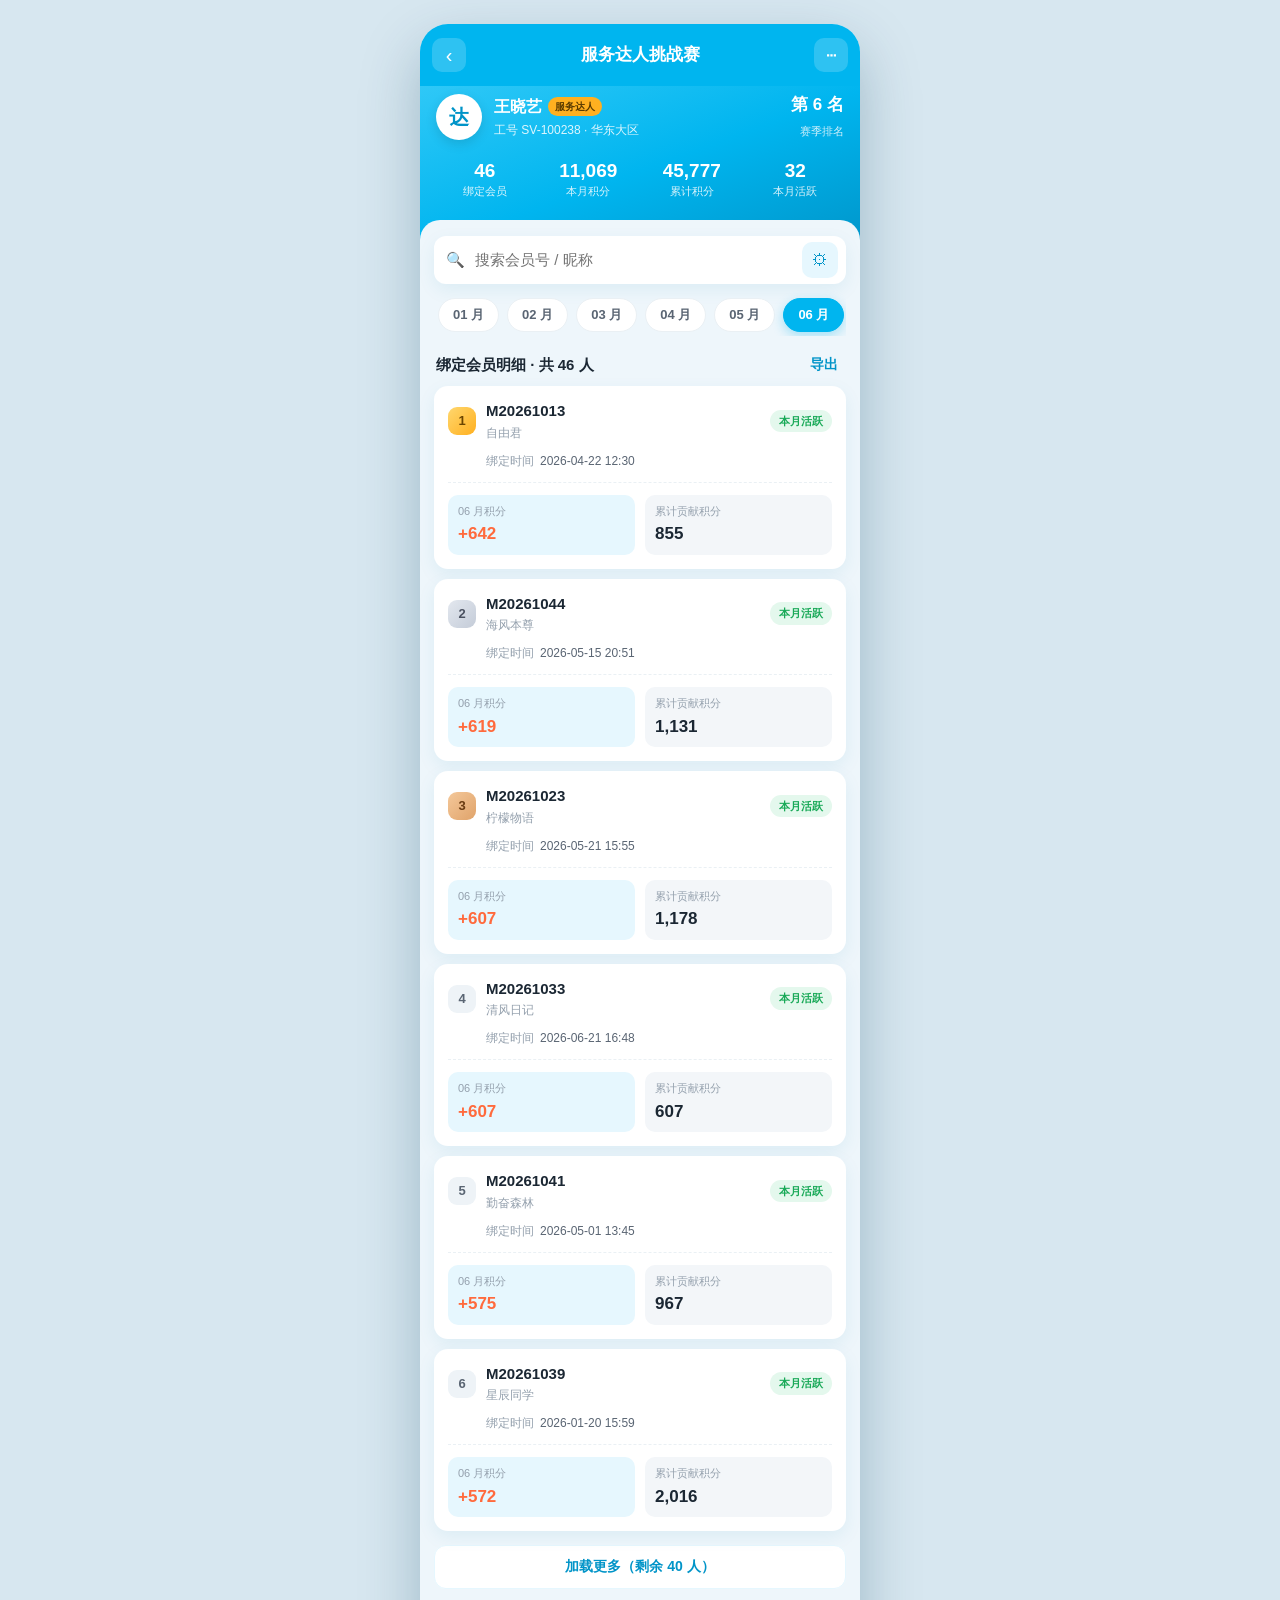
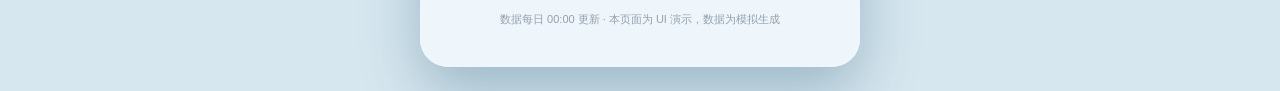
==== index.html @ 0d8cbfd1 "redesign: 改为移动端 UI，主色改用艾多美蓝 #00B5EF - 整体重构为手机端布局（顶栏 + 蓝色头部概览 + 卡片列表） - 主题色采用艾多美蓝 Atomy Blue（PANTONE " ====
<!DOCTYPE html>
<html lang="zh-CN">
<head>
  <meta charset="UTF-8" />
  <meta name="viewport" content="width=device-width, initial-scale=1.0, maximum-scale=1.0, viewport-fit=cover" />
  <meta name="theme-color" content="#00B5EF" />
  <title>服务达人挑战赛</title>
  <link rel="stylesheet" href="styles.css" />
</head>
<body>
  <div class="phone">
    <!-- 顶部 App Bar -->
    <header class="appbar">
      <button class="appbar__back" aria-label="返回">‹</button>
      <h1 class="appbar__title">服务达人挑战赛</h1>
      <button class="appbar__more" aria-label="更多">⋯</button>
    </header>

    <!-- 蓝色头部区 -->
    <div class="hero">
      <div class="hero__row">
        <div class="hero__avatar">达</div>
        <div class="hero__who">
          <div class="hero__name">王晓艺 <span class="hero__tag">服务达人</span></div>
          <div class="hero__meta">工号 SV-100238 · 华东大区</div>
        </div>
        <div class="hero__rank">
          <span class="hero__rank-num">第 6 名</span>
          <span class="hero__rank-label">赛季排名</span>
        </div>
      </div>

      <div class="hero__stats">
        <div class="mini-stat">
          <span class="mini-stat__value" id="statMembers">0</span>
          <span class="mini-stat__label">绑定会员</span>
        </div>
        <div class="mini-stat">
          <span class="mini-stat__value" id="statMonthPoints">0</span>
          <span class="mini-stat__label">本月积分</span>
        </div>
        <div class="mini-stat">
          <span class="mini-stat__value" id="statTotalPoints">0</span>
          <span class="mini-stat__label">累计积分</span>
        </div>
        <div class="mini-stat">
          <span class="mini-stat__value" id="statActive">0</span>
          <span class="mini-stat__label">本月活跃</span>
        </div>
      </div>
    </div>

    <!-- 内容滚动区 -->
    <main class="content">
      <!-- 搜索 -->
      <div class="searchbar">
        <span class="searchbar__icon">🔍</span>
        <input type="text" id="memberInput" placeholder="搜索会员号 / 昵称" autocomplete="off" />
        <button class="searchbar__filter" id="filterToggle" aria-label="高级筛选">
          <span class="searchbar__filter-icon">⚙</span>
          <span class="dot" id="filterDot" hidden></span>
        </button>
      </div>

      <!-- 月份 chips -->
      <div class="chips" id="monthChips"></div>

      <!-- 高级筛选面板 -->
      <div class="adv" id="advPanel" hidden>
        <div class="adv__field">
          <label for="bindStart">绑定时间（起）</label>
          <input type="date" id="bindStart" />
        </div>
        <div class="adv__field">
          <label for="bindEnd">绑定时间（止）</label>
          <input type="date" id="bindEnd" />
        </div>
        <div class="adv__field">
          <label for="sortSelect">排序方式</label>
          <select id="sortSelect">
            <option value="month-desc">所选月积分（高→低）</option>
            <option value="month-asc">所选月积分（低→高）</option>
            <option value="total-desc">累计积分（高→低）</option>
            <option value="total-asc">累计积分（低→高）</option>
            <option value="bind-desc">绑定时间（新→旧）</option>
            <option value="bind-asc">绑定时间（旧→新）</option>
          </select>
        </div>
        <div class="adv__actions">
          <button class="btn btn--ghost" id="resetBtn">重置</button>
          <button class="btn btn--primary" id="applyBtn">应用</button>
        </div>
      </div>

      <!-- 列表头 -->
      <div class="list-head">
        <span class="list-head__title" id="listTitle">绑定会员明细</span>
        <button class="link-btn" id="exportBtn">导出</button>
      </div>

      <!-- 卡片列表 -->
      <ul class="cards" id="cardList"></ul>

      <!-- 空状态 -->
      <div class="empty" id="emptyState" hidden>
        <div class="empty__icon">🔍</div>
        <p class="empty__text">没有符合条件的会员</p>
        <button class="btn btn--ghost" id="emptyResetBtn">清除筛选</button>
      </div>

      <!-- 加载更多 -->
      <button class="loadmore" id="loadMoreBtn" hidden>加载更多</button>

      <p class="content__foot">数据每日 00:00 更新 · 本页面为 UI 演示，数据为模拟生成</p>
    </main>
  </div>

  <script src="app.js"></script>
</body>
</html>
---- styles.css ----
:root {
  /* 艾多美蓝 Atomy Blue (PANTONE 2995C / RGB 0,181,239) */
  --atomy: #00b5ef;
  --atomy-light: #2fc8f7;
  --atomy-dark: #0094c8;
  --atomy-deep: #007aa6;
  --atomy-soft: #e6f7fe;

  --ink: #1b2733;
  --ink-2: #5a6573;
  --ink-3: #94a0ad;
  --line: #eaf0f4;
  --bg: #eef6fb;
  --card: #ffffff;
  --gold: #ffb020;
  --green: #18a957;
  --hot: #ff6a3d;
  --radius: 16px;
  --shadow-card: 0 6px 18px rgba(0, 122, 166, .08);
  --shadow-pop: 0 12px 30px rgba(0, 122, 166, .16);
}

* { box-sizing: border-box; -webkit-tap-highlight-color: transparent; }
html, body { margin: 0; padding: 0; }
body {
  font-family: -apple-system, BlinkMacSystemFont, "Segoe UI", "PingFang SC",
    "Hiragino Sans GB", "Microsoft YaHei", "Helvetica Neue", Arial, sans-serif;
  color: var(--ink);
  background: #d7e7f0;
  -webkit-font-smoothing: antialiased;
  line-height: 1.5;
}
input, select, button { font-family: inherit; }

/* ===== 手机外框（桌面下居中成手机预览） ===== */
.phone {
  position: relative;
  width: 100%;
  max-width: 440px;
  min-height: 100vh;
  margin: 0 auto;
  background: var(--bg);
  display: flex;
  flex-direction: column;
  overflow: hidden;
}
@media (min-width: 480px) {
  body { padding: 24px 0; }
  .phone {
    min-height: calc(100vh - 48px);
    border-radius: 28px;
    box-shadow: 0 24px 60px rgba(0, 60, 90, .28);
    overflow: hidden;
  }
}

/* ===== App Bar ===== */
.appbar {
  position: sticky;
  top: 0;
  z-index: 20;
  display: flex;
  align-items: center;
  gap: 8px;
  padding: 14px 12px;
  padding-top: max(14px, env(safe-area-inset-top));
  background: var(--atomy);
  color: #fff;
}
.appbar__title { flex: 1; text-align: center; margin: 0; font-size: 17px; font-weight: 700; }
.appbar__back, .appbar__more {
  width: 34px; height: 34px;
  border: none; background: rgba(255,255,255,.18);
  color: #fff; border-radius: 10px;
  font-size: 20px; line-height: 1; cursor: pointer;
}
.appbar__more { font-size: 18px; }

/* ===== Hero（蓝色头部） ===== */
.hero {
  background: linear-gradient(160deg, var(--atomy-light) 0%, var(--atomy) 50%, var(--atomy-dark) 100%);
  color: #fff;
  padding: 6px 16px 56px;
}
.hero__row { display: flex; align-items: center; gap: 12px; }
.hero__avatar {
  width: 46px; height: 46px; border-radius: 50%;
  background: #fff; color: var(--atomy-dark);
  display: grid; place-items: center; font-size: 20px; font-weight: 800;
  flex-shrink: 0; box-shadow: 0 4px 12px rgba(0,0,0,.12);
}
.hero__who { flex: 1; min-width: 0; }
.hero__name { font-size: 16px; font-weight: 700; display: flex; align-items: center; gap: 6px; }
.hero__tag { font-size: 10px; font-weight: 700; background: var(--gold); color: #5a3b00; padding: 2px 7px; border-radius: 999px; }
.hero__meta { font-size: 12px; color: rgba(255,255,255,.86); margin-top: 2px; }
.hero__rank { text-align: right; flex-shrink: 0; }
.hero__rank-num { display: block; font-size: 17px; font-weight: 800; }
.hero__rank-label { font-size: 11px; color: rgba(255,255,255,.82); }

.hero__stats {
  display: grid;
  grid-template-columns: repeat(4, 1fr);
  gap: 6px;
  margin-top: 18px;
}
.mini-stat { text-align: center; }
.mini-stat__value { display: block; font-size: 19px; font-weight: 800; line-height: 1.15; font-variant-numeric: tabular-nums; }
.mini-stat__label { display: block; font-size: 11px; color: rgba(255,255,255,.85); margin-top: 2px; }

/* ===== Content ===== */
.content {
  flex: 1;
  background: var(--bg);
  border-radius: 20px 20px 0 0;
  margin-top: -36px;
  padding: 16px 14px 28px;
  position: relative;
  z-index: 5;
}

/* ===== Searchbar ===== */
.searchbar {
  display: flex; align-items: center; gap: 8px;
  background: var(--card);
  border-radius: 12px;
  padding: 6px 8px 6px 12px;
  box-shadow: var(--shadow-card);
}
.searchbar__icon { font-size: 15px; color: var(--ink-3); }
.searchbar input {
  flex: 1; border: none; outline: none; background: transparent;
  font-size: 15px; height: 34px; color: var(--ink);
}
.searchbar__filter {
  position: relative;
  width: 36px; height: 36px; border: none; cursor: pointer;
  background: var(--atomy-soft); color: var(--atomy-dark);
  border-radius: 10px; font-size: 16px;
}
.searchbar__filter .dot {
  position: absolute; top: 6px; right: 6px;
  width: 8px; height: 8px; border-radius: 50%; background: var(--hot);
  border: 1.5px solid #fff;
}

/* ===== Month chips ===== */
.chips {
  display: flex; gap: 8px;
  overflow-x: auto;
  padding: 14px 2px 4px;
  scrollbar-width: none;
}
.chips::-webkit-scrollbar { display: none; }
.chip {
  flex: 0 0 auto;
  border: 1px solid var(--line);
  background: var(--card);
  color: var(--ink-2);
  font-size: 13px; font-weight: 600;
  padding: 7px 14px; border-radius: 999px;
  cursor: pointer; white-space: nowrap;
  transition: all .15s ease;
}
.chip--active {
  background: var(--atomy); color: #fff; border-color: var(--atomy);
  box-shadow: 0 4px 12px rgba(0,181,239,.32);
}

/* ===== Advanced filter ===== */
.adv {
  background: var(--card);
  border-radius: 14px;
  padding: 14px;
  margin-top: 12px;
  box-shadow: var(--shadow-card);
}
.adv__field { display: flex; flex-direction: column; gap: 6px; margin-bottom: 12px; }
.adv__field label { font-size: 12px; font-weight: 600; color: var(--ink-2); }
.adv__field input, .adv__field select {
  height: 42px; padding: 0 12px;
  border: 1px solid var(--line); border-radius: 10px;
  font-size: 14px; color: var(--ink); background: #fff; outline: none;
}
.adv__field input:focus, .adv__field select:focus {
  border-color: var(--atomy); box-shadow: 0 0 0 3px var(--atomy-soft);
}
.adv__actions { display: flex; gap: 10px; }
.adv__actions .btn { flex: 1; }

/* ===== Buttons ===== */
.btn {
  height: 44px; border: none; border-radius: 12px;
  font-size: 15px; font-weight: 700; cursor: pointer;
  transition: transform .1s ease, background .15s ease;
}
.btn:active { transform: scale(.98); }
.btn--primary { background: var(--atomy); color: #fff; box-shadow: 0 6px 16px rgba(0,181,239,.34); }
.btn--ghost { background: #fff; color: var(--ink-2); border: 1px solid var(--line); }

/* ===== List head ===== */
.list-head {
  display: flex; align-items: center; justify-content: space-between;
  margin: 18px 2px 10px;
}
.list-head__title { font-size: 15px; font-weight: 700; }
.link-btn {
  background: none; border: none; cursor: pointer;
  color: var(--atomy-dark); font-size: 14px; font-weight: 600;
}

/* ===== Cards ===== */
.cards { list-style: none; margin: 0; padding: 0; display: flex; flex-direction: column; gap: 10px; }
.mcard {
  background: var(--card);
  border-radius: 14px;
  padding: 14px;
  box-shadow: var(--shadow-card);
}
.mcard__top { display: flex; align-items: center; gap: 10px; }
.rank-badge {
  display: grid; place-items: center;
  width: 28px; height: 28px; border-radius: 9px;
  font-weight: 800; font-size: 13px;
  background: #eef3f7; color: var(--ink-2); flex-shrink: 0;
  font-variant-numeric: tabular-nums;
}
.rank-badge--1 { background: linear-gradient(135deg,#ffd76e,#ffb020); color:#6b4500; }
.rank-badge--2 { background: linear-gradient(135deg,#e3e8ef,#c4ccd8); color:#4a5160; }
.rank-badge--3 { background: linear-gradient(135deg,#f4c89a,#e0a36a); color:#6a3c12; }
.mcard__id { flex: 1; min-width: 0; }
.mcard__id-num { font-size: 15px; font-weight: 800; }
.mcard__nick { font-size: 12px; color: var(--ink-3); margin-top: 1px; }
.tag { font-size: 11px; font-weight: 700; padding: 3px 9px; border-radius: 999px; flex-shrink: 0; }
.tag--active { background: #e4f8ed; color: var(--green); }
.tag--sleep { background: #f1f3f7; color: var(--ink-3); }

.mcard__bind {
  display: flex; align-items: center; gap: 6px;
  font-size: 12px; color: var(--ink-2);
  margin: 10px 0 0; padding-left: 38px;
}
.mcard__bind .k { color: var(--ink-3); }

.mcard__pts {
  display: flex; gap: 10px;
  margin-top: 12px; padding-top: 12px;
  border-top: 1px dashed var(--line);
}
.pt-box { flex: 1; background: var(--atomy-soft); border-radius: 10px; padding: 8px 10px; }
.pt-box--total { background: #f3f6f9; }
.pt-box__label { font-size: 11px; color: var(--ink-3); }
.pt-box__value { font-size: 17px; font-weight: 800; color: var(--atomy-dark); font-variant-numeric: tabular-nums; margin-top: 2px; }
.pt-box--total .pt-box__value { color: var(--ink); }
.pt-box__value.hot { color: var(--hot); }

/* ===== Empty ===== */
.empty { text-align: center; padding: 48px 20px; }
.empty__icon { font-size: 40px; margin-bottom: 10px; }
.empty__text { color: var(--ink-3); margin: 0 0 16px; font-size: 14px; }
.empty .btn { display: inline-block; padding: 0 22px; }

/* ===== Load more ===== */
.loadmore {
  display: block; width: 100%;
  margin-top: 14px; height: 44px;
  background: #fff; color: var(--atomy-dark);
  border: 1px solid var(--atomy-soft); border-radius: 12px;
  font-size: 14px; font-weight: 700; cursor: pointer;
}
.loadmore:active { background: var(--atomy-soft); }

.content__foot { text-align: center; color: var(--ink-3); font-size: 11px; margin-top: 22px; padding: 0 10px; }
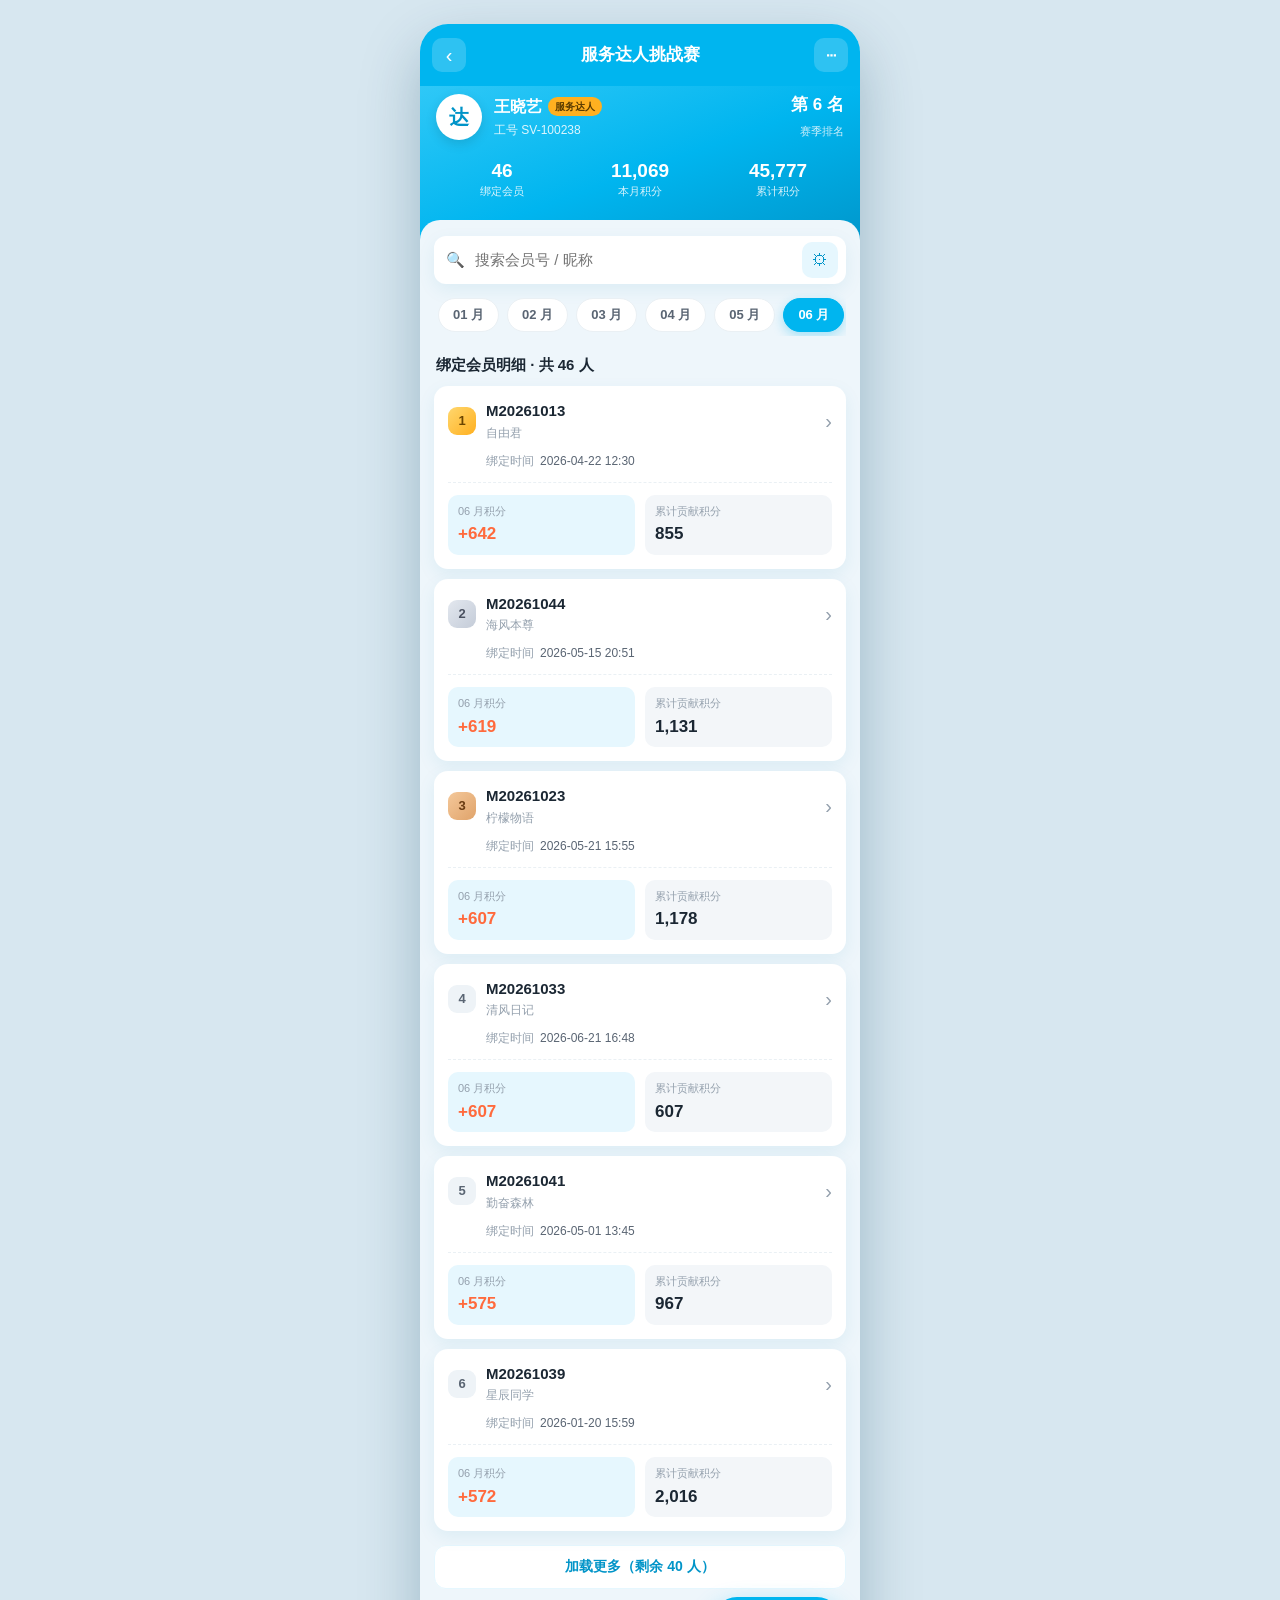
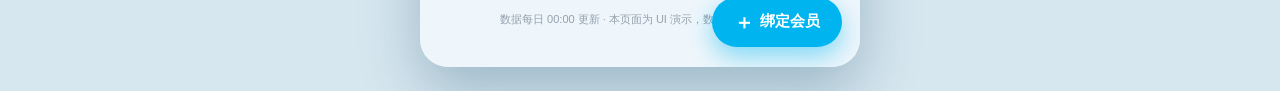
==== commit 7e3f3018: "feat: 精简功能并新增绑定会员与积分明细 - 移除：导出、本月活跃（统计与卡片状态标签）、大区信息 - 新增：右下角悬浮「绑定会员」按钮，支持输入会员号/昵称绑定（含重复校验） - 新增：点击会员" ====
--- a/index.html
+++ b/index.html
@@ -22,7 +22,7 @@
         <div class="hero__avatar">达</div>
         <div class="hero__who">
           <div class="hero__name">王晓艺 <span class="hero__tag">服务达人</span></div>
-          <div class="hero__meta">工号 SV-100238 · 华东大区</div>
+          <div class="hero__meta">工号 SV-100238</div>
         </div>
         <div class="hero__rank">
           <span class="hero__rank-num">第 6 名</span>
@@ -42,10 +42,6 @@
         <div class="mini-stat">
           <span class="mini-stat__value" id="statTotalPoints">0</span>
           <span class="mini-stat__label">累计积分</span>
-        </div>
-        <div class="mini-stat">
-          <span class="mini-stat__value" id="statActive">0</span>
-          <span class="mini-stat__label">本月活跃</span>
         </div>
       </div>
     </div>
@@ -95,7 +91,6 @@
       <!-- 列表头 -->
       <div class="list-head">
         <span class="list-head__title" id="listTitle">绑定会员明细</span>
-        <button class="link-btn" id="exportBtn">导出</button>
       </div>
 
       <!-- 卡片列表 -->
@@ -113,6 +108,62 @@
 
       <p class="content__foot">数据每日 00:00 更新 · 本页面为 UI 演示，数据为模拟生成</p>
     </main>
+
+    <!-- 悬浮「绑定会员」按钮 -->
+    <button class="fab" id="bindFab">
+      <span class="fab__plus">＋</span> 绑定会员
+    </button>
+
+    <!-- 遮罩 -->
+    <div class="backdrop" id="backdrop" hidden></div>
+
+    <!-- 会员积分贡献明细弹层 -->
+    <section class="sheet" id="detailSheet" hidden aria-hidden="true">
+      <div class="sheet__handle"></div>
+      <div class="sheet__head">
+        <div>
+          <div class="sheet__title" id="detailId">会员号</div>
+          <div class="sheet__sub" id="detailNick">昵称</div>
+        </div>
+        <button class="sheet__close" id="detailClose" aria-label="关闭">×</button>
+      </div>
+
+      <div class="detail-summary">
+        <div class="detail-summary__item">
+          <span class="detail-summary__label">绑定时间</span>
+          <span class="detail-summary__value" id="detailBind">—</span>
+        </div>
+        <div class="detail-summary__item">
+          <span class="detail-summary__label">累计贡献积分</span>
+          <span class="detail-summary__value detail-summary__value--hl" id="detailTotal">0</span>
+        </div>
+      </div>
+
+      <div class="detail-section-title">按月积分贡献</div>
+      <ul class="detail-months" id="detailMonths"></ul>
+    </section>
+
+    <!-- 绑定会员弹层 -->
+    <section class="sheet" id="bindSheet" hidden aria-hidden="true">
+      <div class="sheet__handle"></div>
+      <div class="sheet__head">
+        <div class="sheet__title">绑定新会员</div>
+        <button class="sheet__close" id="bindClose" aria-label="关闭">×</button>
+      </div>
+
+      <div class="bind-form">
+        <div class="adv__field">
+          <label for="bindMemberId">会员号</label>
+          <input type="text" id="bindMemberId" placeholder="请输入会员号，如 M20261099" autocomplete="off" />
+        </div>
+        <div class="adv__field">
+          <label for="bindMemberNick">会员昵称（选填）</label>
+          <input type="text" id="bindMemberNick" placeholder="请输入会员昵称" autocomplete="off" />
+        </div>
+        <p class="bind-form__tip" id="bindTip" hidden></p>
+        <button class="btn btn--primary btn--block" id="bindConfirm">确认绑定</button>
+      </div>
+    </section>
   </div>
 
   <script src="app.js"></script>
--- a/styles.css
+++ b/styles.css
@@ -99,7 +99,7 @@
 
 .hero__stats {
   display: grid;
-  grid-template-columns: repeat(4, 1fr);
+  grid-template-columns: repeat(3, 1fr);
   gap: 6px;
   margin-top: 18px;
 }
@@ -227,12 +227,12 @@
 .rank-badge--1 { background: linear-gradient(135deg,#ffd76e,#ffb020); color:#6b4500; }
 .rank-badge--2 { background: linear-gradient(135deg,#e3e8ef,#c4ccd8); color:#4a5160; }
 .rank-badge--3 { background: linear-gradient(135deg,#f4c89a,#e0a36a); color:#6a3c12; }
+.mcard { cursor: pointer; transition: transform .1s ease, box-shadow .15s ease; }
+.mcard:active { transform: scale(.99); box-shadow: var(--shadow-pop); }
 .mcard__id { flex: 1; min-width: 0; }
 .mcard__id-num { font-size: 15px; font-weight: 800; }
 .mcard__nick { font-size: 12px; color: var(--ink-3); margin-top: 1px; }
-.tag { font-size: 11px; font-weight: 700; padding: 3px 9px; border-radius: 999px; flex-shrink: 0; }
-.tag--active { background: #e4f8ed; color: var(--green); }
-.tag--sleep { background: #f1f3f7; color: var(--ink-3); }
+.mcard__chev { color: var(--ink-3); font-size: 20px; flex-shrink: 0; line-height: 1; }
 
 .mcard__bind {
   display: flex; align-items: center; gap: 6px;
@@ -270,3 +270,97 @@
 .loadmore:active { background: var(--atomy-soft); }
 
 .content__foot { text-align: center; color: var(--ink-3); font-size: 11px; margin-top: 22px; padding: 0 10px; }
+
+/* ===== 绑定会员 悬浮按钮 ===== */
+.fab {
+  position: fixed;
+  right: 18px;
+  bottom: calc(20px + env(safe-area-inset-bottom));
+  z-index: 30;
+  display: inline-flex; align-items: center; gap: 6px;
+  height: 50px; padding: 0 22px;
+  border: none; border-radius: 999px;
+  background: var(--atomy); color: #fff;
+  font-size: 15px; font-weight: 700; cursor: pointer;
+  box-shadow: 0 10px 24px rgba(0, 181, 239, .45);
+  transition: transform .12s ease, background .15s ease;
+}
+.fab:active { transform: scale(.96); background: var(--atomy-dark); }
+.fab__plus { font-size: 20px; line-height: 1; }
+@media (min-width: 480px) {
+  /* 桌面手机预览下，FAB 跟随手机框右下角 */
+  .fab { position: absolute; }
+}
+
+/* ===== 遮罩 + 底部弹层 ===== */
+.backdrop {
+  position: fixed; inset: 0; z-index: 40;
+  background: rgba(15, 40, 55, .45);
+  animation: fade .2s ease;
+}
+@media (min-width: 480px) { .backdrop { position: absolute; } }
+@keyframes fade { from { opacity: 0; } to { opacity: 1; } }
+
+.sheet {
+  position: fixed;
+  left: 50%; bottom: 0;
+  transform: translateX(-50%);
+  width: 100%; max-width: 440px;
+  z-index: 50;
+  background: #fff;
+  border-radius: 22px 22px 0 0;
+  padding: 10px 18px calc(24px + env(safe-area-inset-bottom));
+  box-shadow: 0 -10px 40px rgba(0, 60, 90, .22);
+  max-height: 84vh; overflow-y: auto;
+  animation: slideup .26s cubic-bezier(.22,.7,.3,1);
+}
+@media (min-width: 480px) { .sheet { position: absolute; max-height: 80%; } }
+@keyframes slideup { from { transform: translate(-50%, 100%); } to { transform: translate(-50%, 0); } }
+
+.sheet__handle {
+  width: 40px; height: 4px; border-radius: 999px;
+  background: #d9e2e8; margin: 4px auto 12px;
+}
+.sheet__head {
+  display: flex; align-items: flex-start; justify-content: space-between;
+  margin-bottom: 16px;
+}
+.sheet__title { font-size: 18px; font-weight: 800; }
+.sheet__sub { font-size: 13px; color: var(--ink-3); margin-top: 2px; }
+.sheet__close {
+  width: 32px; height: 32px; flex-shrink: 0;
+  border: none; background: #f1f4f7; color: var(--ink-2);
+  border-radius: 50%; font-size: 18px; line-height: 1; cursor: pointer;
+}
+
+/* 明细：概要 */
+.detail-summary {
+  display: flex; gap: 10px; margin-bottom: 18px;
+}
+.detail-summary__item {
+  flex: 1; background: var(--atomy-soft); border-radius: 12px; padding: 12px 14px;
+}
+.detail-summary__label { display: block; font-size: 12px; color: var(--ink-3); }
+.detail-summary__value { display: block; font-size: 15px; font-weight: 700; margin-top: 4px; color: var(--ink); }
+.detail-summary__value--hl { font-size: 20px; font-weight: 800; color: var(--atomy-dark); }
+
+.detail-section-title { font-size: 14px; font-weight: 700; margin-bottom: 10px; }
+.detail-months { list-style: none; margin: 0; padding: 0; display: flex; flex-direction: column; gap: 12px; }
+.dm-row { }
+.dm-row__top { display: flex; justify-content: space-between; align-items: baseline; margin-bottom: 6px; }
+.dm-row__month { font-size: 13px; color: var(--ink-2); font-weight: 600; }
+.dm-row__pts { font-size: 14px; font-weight: 800; color: var(--atomy-dark); font-variant-numeric: tabular-nums; }
+.dm-row__pts--zero { color: var(--ink-3); }
+.dm-bar { height: 8px; background: #eef3f7; border-radius: 999px; overflow: hidden; }
+.dm-bar__fill {
+  height: 100%; border-radius: 999px;
+  background: linear-gradient(90deg, var(--atomy-light), var(--atomy));
+}
+
+/* 绑定表单 */
+.bind-form { display: flex; flex-direction: column; gap: 14px; }
+.bind-form .adv__field { margin-bottom: 0; }
+.bind-form__tip { margin: 0; font-size: 13px; }
+.bind-form__tip.err { color: var(--hot); }
+.bind-form__tip.ok { color: var(--green); }
+.btn--block { width: 100%; }
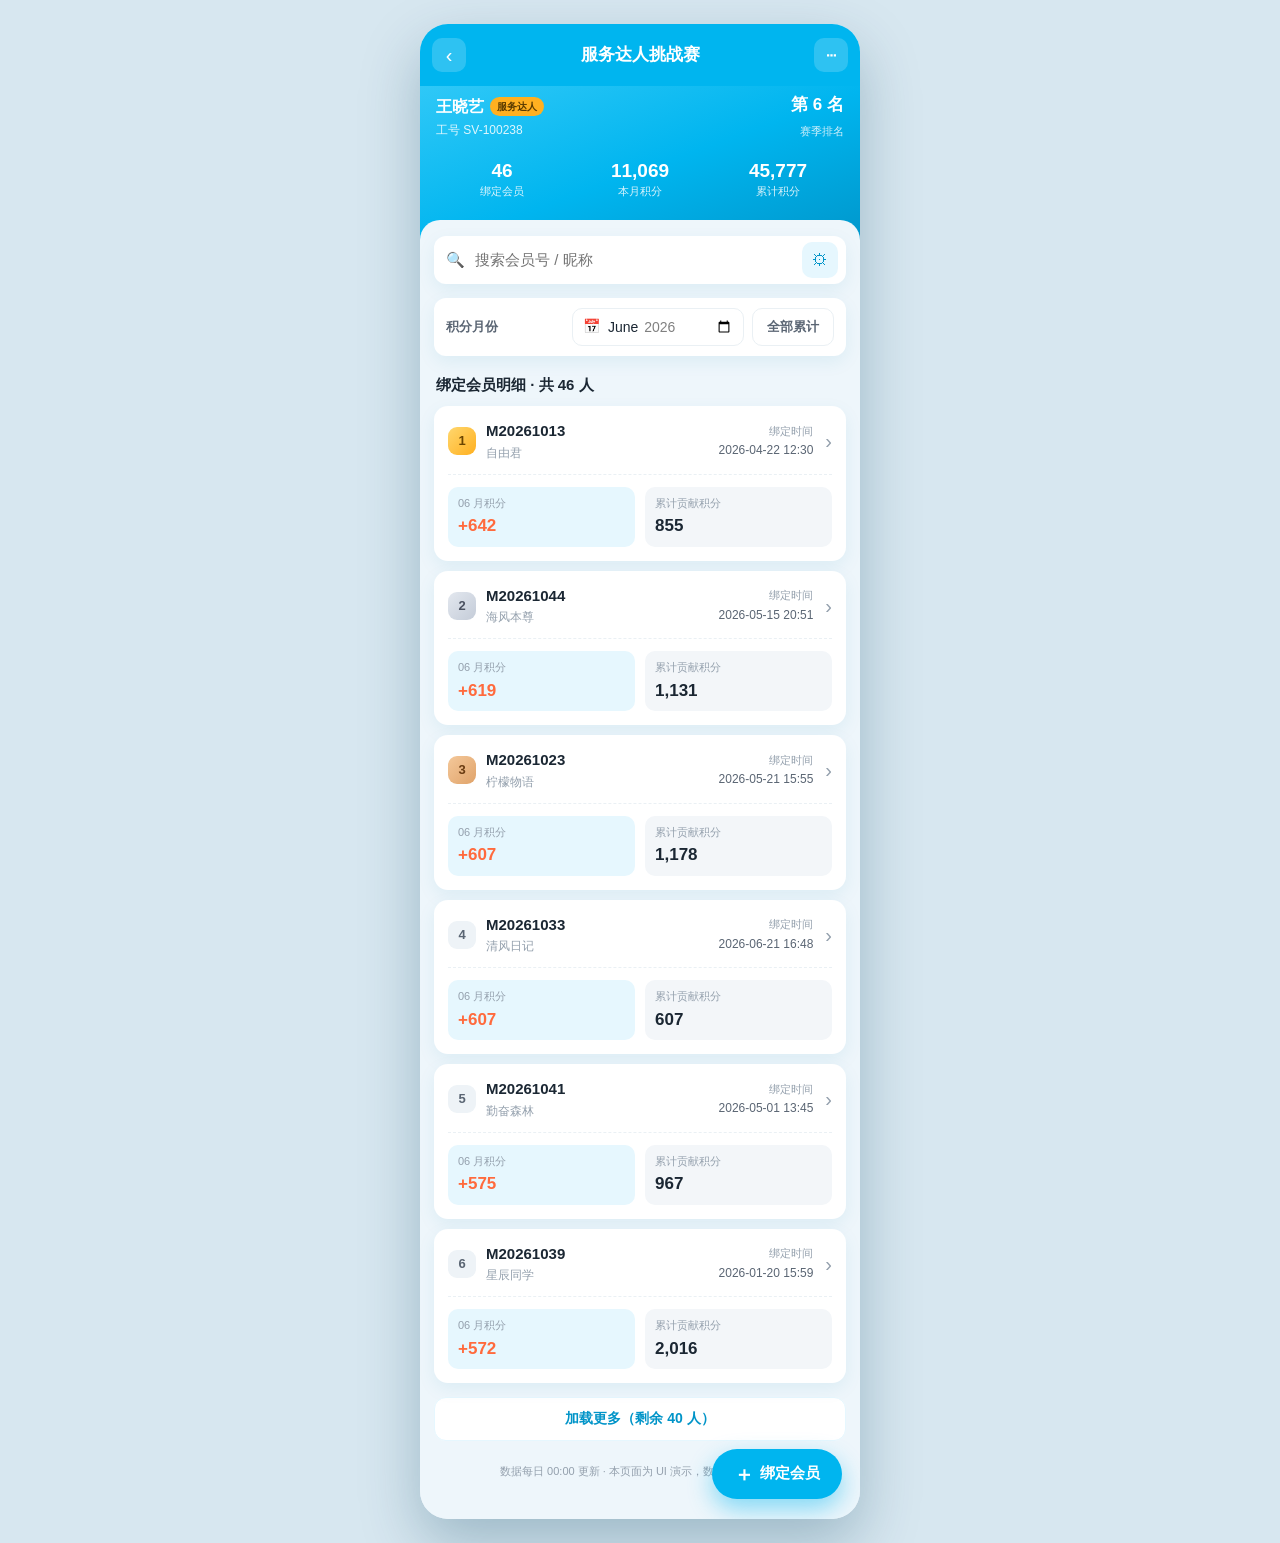
==== commit 44eac5e4: "ui: 移除头像、绑定时间右置、月份筛选改为日期控件 - 去掉头部「达」头像 - 会员卡片的绑定时间移到右侧（右上角，标签+时间堆叠） - 月份筛选由横向 chips 改为原生月份选择控件（input" ====
--- a/index.html
+++ b/index.html
@@ -19,7 +19,6 @@
     <!-- 蓝色头部区 -->
     <div class="hero">
       <div class="hero__row">
-        <div class="hero__avatar">达</div>
         <div class="hero__who">
           <div class="hero__name">王晓艺 <span class="hero__tag">服务达人</span></div>
           <div class="hero__meta">工号 SV-100238</div>
@@ -58,8 +57,17 @@
         </button>
       </div>
 
-      <!-- 月份 chips -->
-      <div class="chips" id="monthChips"></div>
+      <!-- 月份筛选（日期控件） -->
+      <div class="month-filter">
+        <span class="month-filter__label">积分月份</span>
+        <div class="month-filter__controls">
+          <label class="month-picker" id="monthPickerWrap">
+            <span class="month-picker__icon">📅</span>
+            <input type="month" id="monthPicker" min="2026-01" max="2026-06" value="2026-06" />
+          </label>
+          <button class="month-all" id="monthAllBtn" type="button">全部累计</button>
+        </div>
+      </div>
 
       <!-- 高级筛选面板 -->
       <div class="adv" id="advPanel" hidden>
--- a/styles.css
+++ b/styles.css
@@ -83,12 +83,6 @@
   padding: 6px 16px 56px;
 }
 .hero__row { display: flex; align-items: center; gap: 12px; }
-.hero__avatar {
-  width: 46px; height: 46px; border-radius: 50%;
-  background: #fff; color: var(--atomy-dark);
-  display: grid; place-items: center; font-size: 20px; font-weight: 800;
-  flex-shrink: 0; box-shadow: 0 4px 12px rgba(0,0,0,.12);
-}
 .hero__who { flex: 1; min-width: 0; }
 .hero__name { font-size: 16px; font-weight: 700; display: flex; align-items: center; gap: 6px; }
 .hero__tag { font-size: 10px; font-weight: 700; background: var(--gold); color: #5a3b00; padding: 2px 7px; border-radius: 999px; }
@@ -143,25 +137,42 @@
   border: 1.5px solid #fff;
 }
 
-/* ===== Month chips ===== */
-.chips {
-  display: flex; gap: 8px;
-  overflow-x: auto;
-  padding: 14px 2px 4px;
-  scrollbar-width: none;
-}
-.chips::-webkit-scrollbar { display: none; }
-.chip {
-  flex: 0 0 auto;
+/* ===== Month filter（日期控件） ===== */
+.month-filter {
+  display: flex; align-items: center; gap: 12px;
+  margin-top: 14px;
+  background: var(--card);
+  border-radius: 12px;
+  padding: 10px 12px;
+  box-shadow: var(--shadow-card);
+}
+.month-filter__label { font-size: 13px; font-weight: 700; color: var(--ink-2); flex-shrink: 0; }
+.month-filter__controls { display: flex; align-items: center; gap: 8px; flex: 1; justify-content: flex-end; }
+.month-picker {
+  display: flex; align-items: center; gap: 6px;
+  border: 1px solid var(--line); border-radius: 10px;
+  padding: 0 10px; height: 38px;
+  background: #fff; cursor: pointer;
+  transition: border-color .15s ease, box-shadow .15s ease;
+}
+.month-picker:focus-within { border-color: var(--atomy); box-shadow: 0 0 0 3px var(--atomy-soft); }
+.month-picker.is-disabled { opacity: .45; }
+.month-picker__icon { font-size: 14px; }
+.month-picker input[type="month"] {
+  border: none; outline: none; background: transparent;
+  font-size: 14px; color: var(--ink); font-family: inherit;
+  height: 36px; min-width: 120px;
+}
+.month-all {
+  flex-shrink: 0;
   border: 1px solid var(--line);
-  background: var(--card);
-  color: var(--ink-2);
-  font-size: 13px; font-weight: 600;
-  padding: 7px 14px; border-radius: 999px;
+  background: #fff; color: var(--ink-2);
+  font-size: 13px; font-weight: 700;
+  height: 38px; padding: 0 14px; border-radius: 10px;
   cursor: pointer; white-space: nowrap;
   transition: all .15s ease;
 }
-.chip--active {
+.month-all.is-active {
   background: var(--atomy); color: #fff; border-color: var(--atomy);
   box-shadow: 0 4px 12px rgba(0,181,239,.32);
 }
@@ -232,14 +243,10 @@
 .mcard__id { flex: 1; min-width: 0; }
 .mcard__id-num { font-size: 15px; font-weight: 800; }
 .mcard__nick { font-size: 12px; color: var(--ink-3); margin-top: 1px; }
-.mcard__chev { color: var(--ink-3); font-size: 20px; flex-shrink: 0; line-height: 1; }
-
-.mcard__bind {
-  display: flex; align-items: center; gap: 6px;
-  font-size: 12px; color: var(--ink-2);
-  margin: 10px 0 0; padding-left: 38px;
-}
-.mcard__bind .k { color: var(--ink-3); }
+.mcard__when { text-align: right; flex-shrink: 0; }
+.mcard__when-label { display: block; font-size: 11px; color: var(--ink-3); }
+.mcard__when-time { display: block; font-size: 12px; color: var(--ink-2); margin-top: 2px; font-variant-numeric: tabular-nums; }
+.mcard__chev { color: var(--ink-3); font-size: 20px; flex-shrink: 0; line-height: 1; margin-left: 2px; }
 
 .mcard__pts {
   display: flex; gap: 10px;
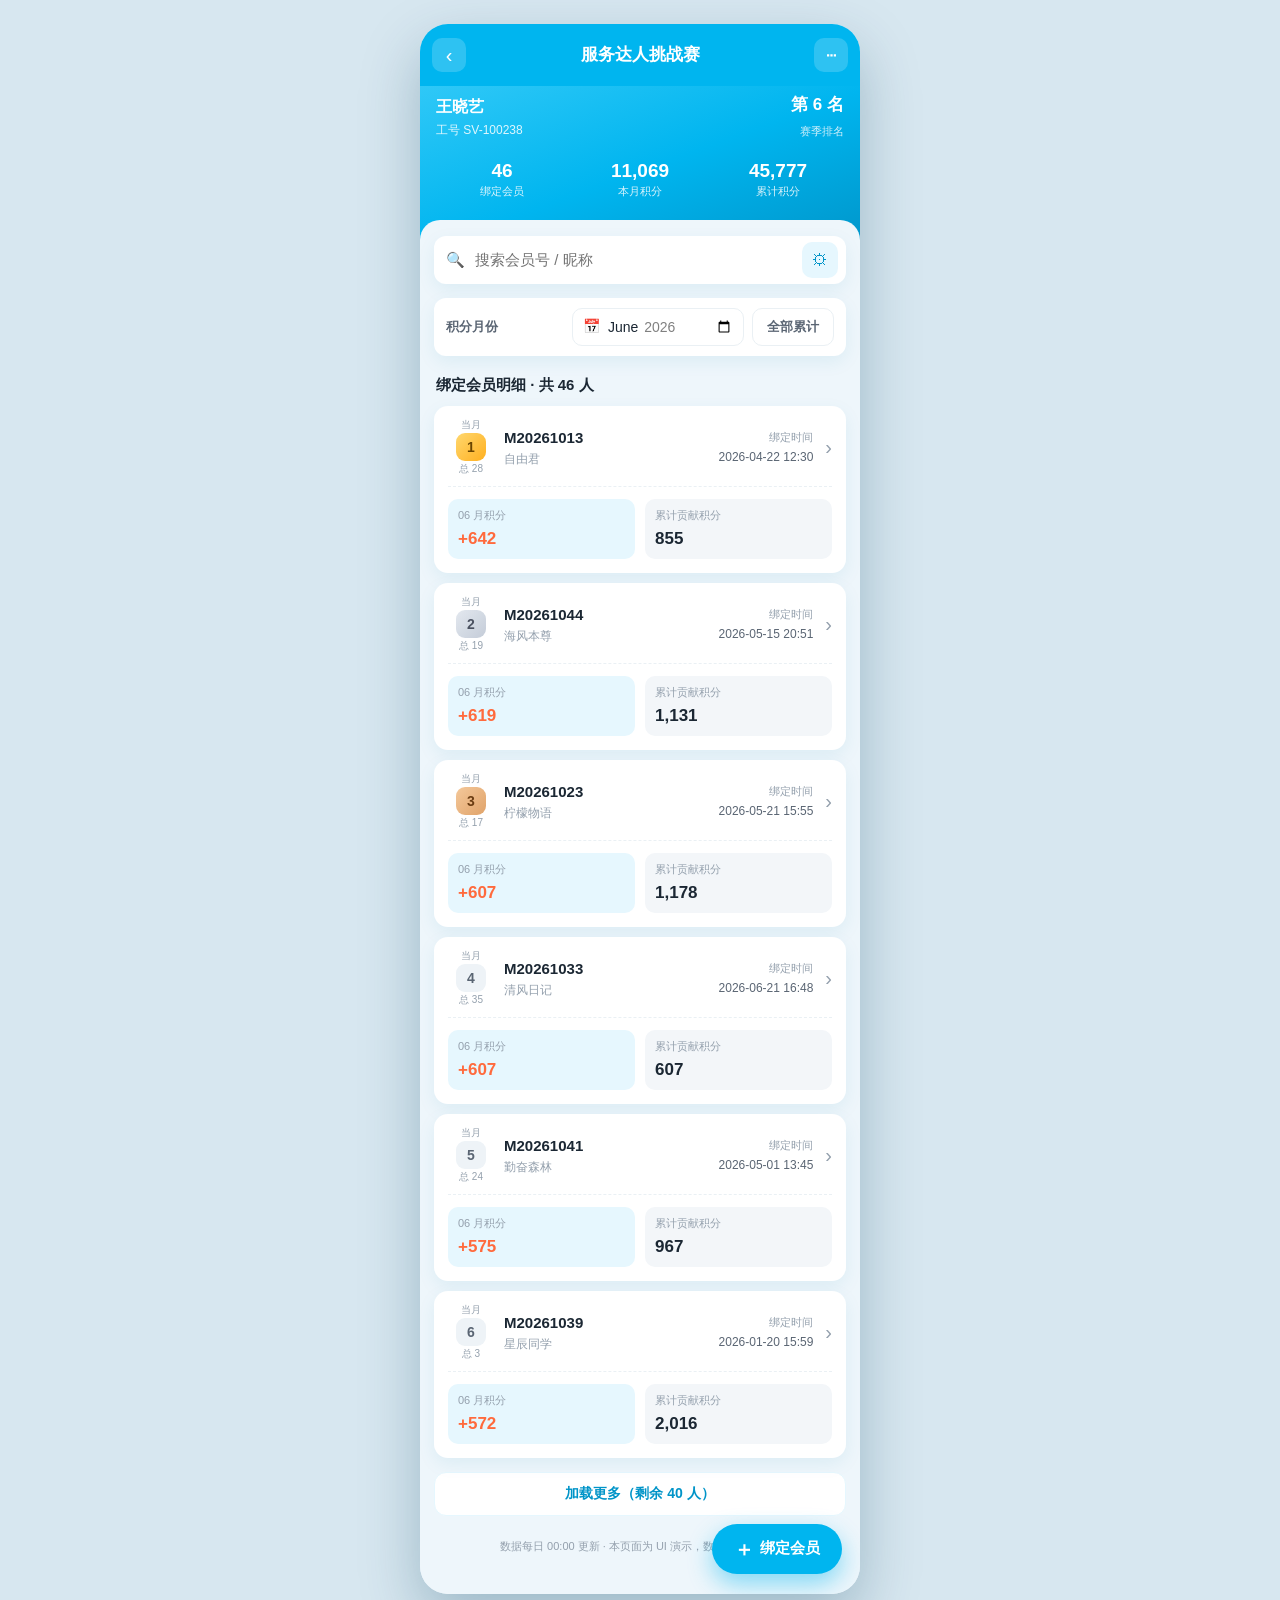
==== commit 4ada36bb: "ui: 排名同时展示当月排名与总排名，移除服务达人标签 - 会员卡片排名区显示「当月」排名（前三金银铜）+「总 N」总排名 - 选择「全部累计」时排名区显示「累计」排名 - 排名基于全部绑定会员计算，" ====
--- a/index.html
+++ b/index.html
@@ -20,7 +20,7 @@
     <div class="hero">
       <div class="hero__row">
         <div class="hero__who">
-          <div class="hero__name">王晓艺 <span class="hero__tag">服务达人</span></div>
+          <div class="hero__name">王晓艺</div>
           <div class="hero__meta">工号 SV-100238</div>
         </div>
         <div class="hero__rank">
--- a/styles.css
+++ b/styles.css
@@ -84,8 +84,7 @@
 }
 .hero__row { display: flex; align-items: center; gap: 12px; }
 .hero__who { flex: 1; min-width: 0; }
-.hero__name { font-size: 16px; font-weight: 700; display: flex; align-items: center; gap: 6px; }
-.hero__tag { font-size: 10px; font-weight: 700; background: var(--gold); color: #5a3b00; padding: 2px 7px; border-radius: 999px; }
+.hero__name { font-size: 16px; font-weight: 700; }
 .hero__meta { font-size: 12px; color: rgba(255,255,255,.86); margin-top: 2px; }
 .hero__rank { text-align: right; flex-shrink: 0; }
 .hero__rank-num { display: block; font-size: 17px; font-weight: 800; }
@@ -228,10 +227,16 @@
   box-shadow: var(--shadow-card);
 }
 .mcard__top { display: flex; align-items: center; gap: 10px; }
+.mcard__rank {
+  display: flex; flex-direction: column; align-items: center; gap: 3px;
+  width: 46px; flex-shrink: 0;
+}
+.mcard__rank-tag { font-size: 10px; color: var(--ink-3); line-height: 1; }
+.mcard__rank-sub { font-size: 10px; color: var(--ink-3); line-height: 1; white-space: nowrap; }
 .rank-badge {
   display: grid; place-items: center;
-  width: 28px; height: 28px; border-radius: 9px;
-  font-weight: 800; font-size: 13px;
+  width: 30px; height: 28px; border-radius: 9px;
+  font-weight: 800; font-size: 14px;
   background: #eef3f7; color: var(--ink-2); flex-shrink: 0;
   font-variant-numeric: tabular-nums;
 }
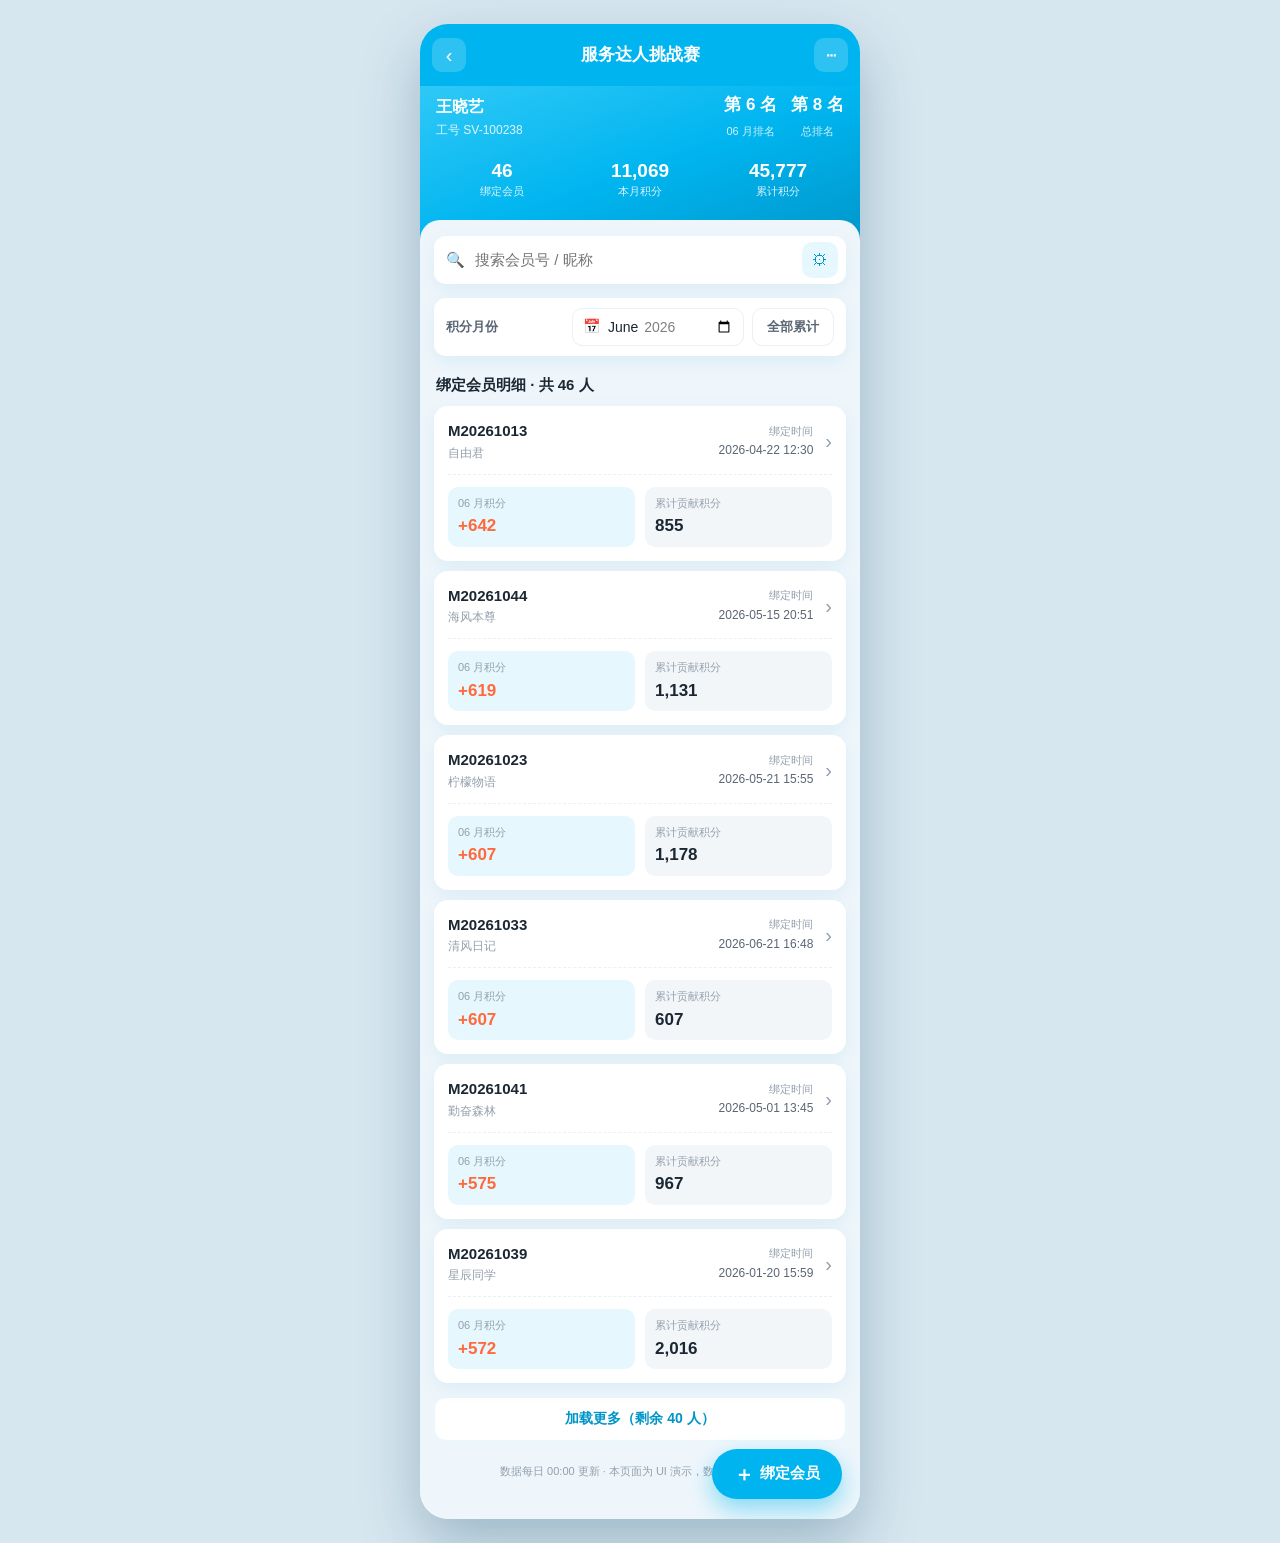
==== commit cfdb9879: "ui: 排名移至右上角（当月排名+总排名），会员卡片不再显示排名 - 头部右上角展示服务达人本人的「当月排名」与「总排名」 - 当月排名随所选月份变化，全部累计时仅显示总排名 - 会员明细卡片移除排名" ====
--- a/index.html
+++ b/index.html
@@ -24,8 +24,14 @@
           <div class="hero__meta">工号 SV-100238</div>
         </div>
         <div class="hero__rank">
-          <span class="hero__rank-num">第 6 名</span>
-          <span class="hero__rank-label">赛季排名</span>
+          <div class="hero__rank-item" id="rankMonthItem">
+            <span class="hero__rank-num" id="rankMonth">第 6 名</span>
+            <span class="hero__rank-label" id="rankMonthLabel">当月排名</span>
+          </div>
+          <div class="hero__rank-item">
+            <span class="hero__rank-num" id="rankTotal">第 8 名</span>
+            <span class="hero__rank-label">总排名</span>
+          </div>
         </div>
       </div>
 
--- a/styles.css
+++ b/styles.css
@@ -86,9 +86,10 @@
 .hero__who { flex: 1; min-width: 0; }
 .hero__name { font-size: 16px; font-weight: 700; }
 .hero__meta { font-size: 12px; color: rgba(255,255,255,.86); margin-top: 2px; }
-.hero__rank { text-align: right; flex-shrink: 0; }
-.hero__rank-num { display: block; font-size: 17px; font-weight: 800; }
-.hero__rank-label { font-size: 11px; color: rgba(255,255,255,.82); }
+.hero__rank { display: flex; gap: 14px; flex-shrink: 0; }
+.hero__rank-item { text-align: center; }
+.hero__rank-num { display: block; font-size: 17px; font-weight: 800; white-space: nowrap; }
+.hero__rank-label { font-size: 11px; color: rgba(255,255,255,.82); white-space: nowrap; }
 
 .hero__stats {
   display: grid;
@@ -227,22 +228,6 @@
   box-shadow: var(--shadow-card);
 }
 .mcard__top { display: flex; align-items: center; gap: 10px; }
-.mcard__rank {
-  display: flex; flex-direction: column; align-items: center; gap: 3px;
-  width: 46px; flex-shrink: 0;
-}
-.mcard__rank-tag { font-size: 10px; color: var(--ink-3); line-height: 1; }
-.mcard__rank-sub { font-size: 10px; color: var(--ink-3); line-height: 1; white-space: nowrap; }
-.rank-badge {
-  display: grid; place-items: center;
-  width: 30px; height: 28px; border-radius: 9px;
-  font-weight: 800; font-size: 14px;
-  background: #eef3f7; color: var(--ink-2); flex-shrink: 0;
-  font-variant-numeric: tabular-nums;
-}
-.rank-badge--1 { background: linear-gradient(135deg,#ffd76e,#ffb020); color:#6b4500; }
-.rank-badge--2 { background: linear-gradient(135deg,#e3e8ef,#c4ccd8); color:#4a5160; }
-.rank-badge--3 { background: linear-gradient(135deg,#f4c89a,#e0a36a); color:#6a3c12; }
 .mcard { cursor: pointer; transition: transform .1s ease, box-shadow .15s ease; }
 .mcard:active { transform: scale(.99); box-shadow: var(--shadow-pop); }
 .mcard__id { flex: 1; min-width: 0; }
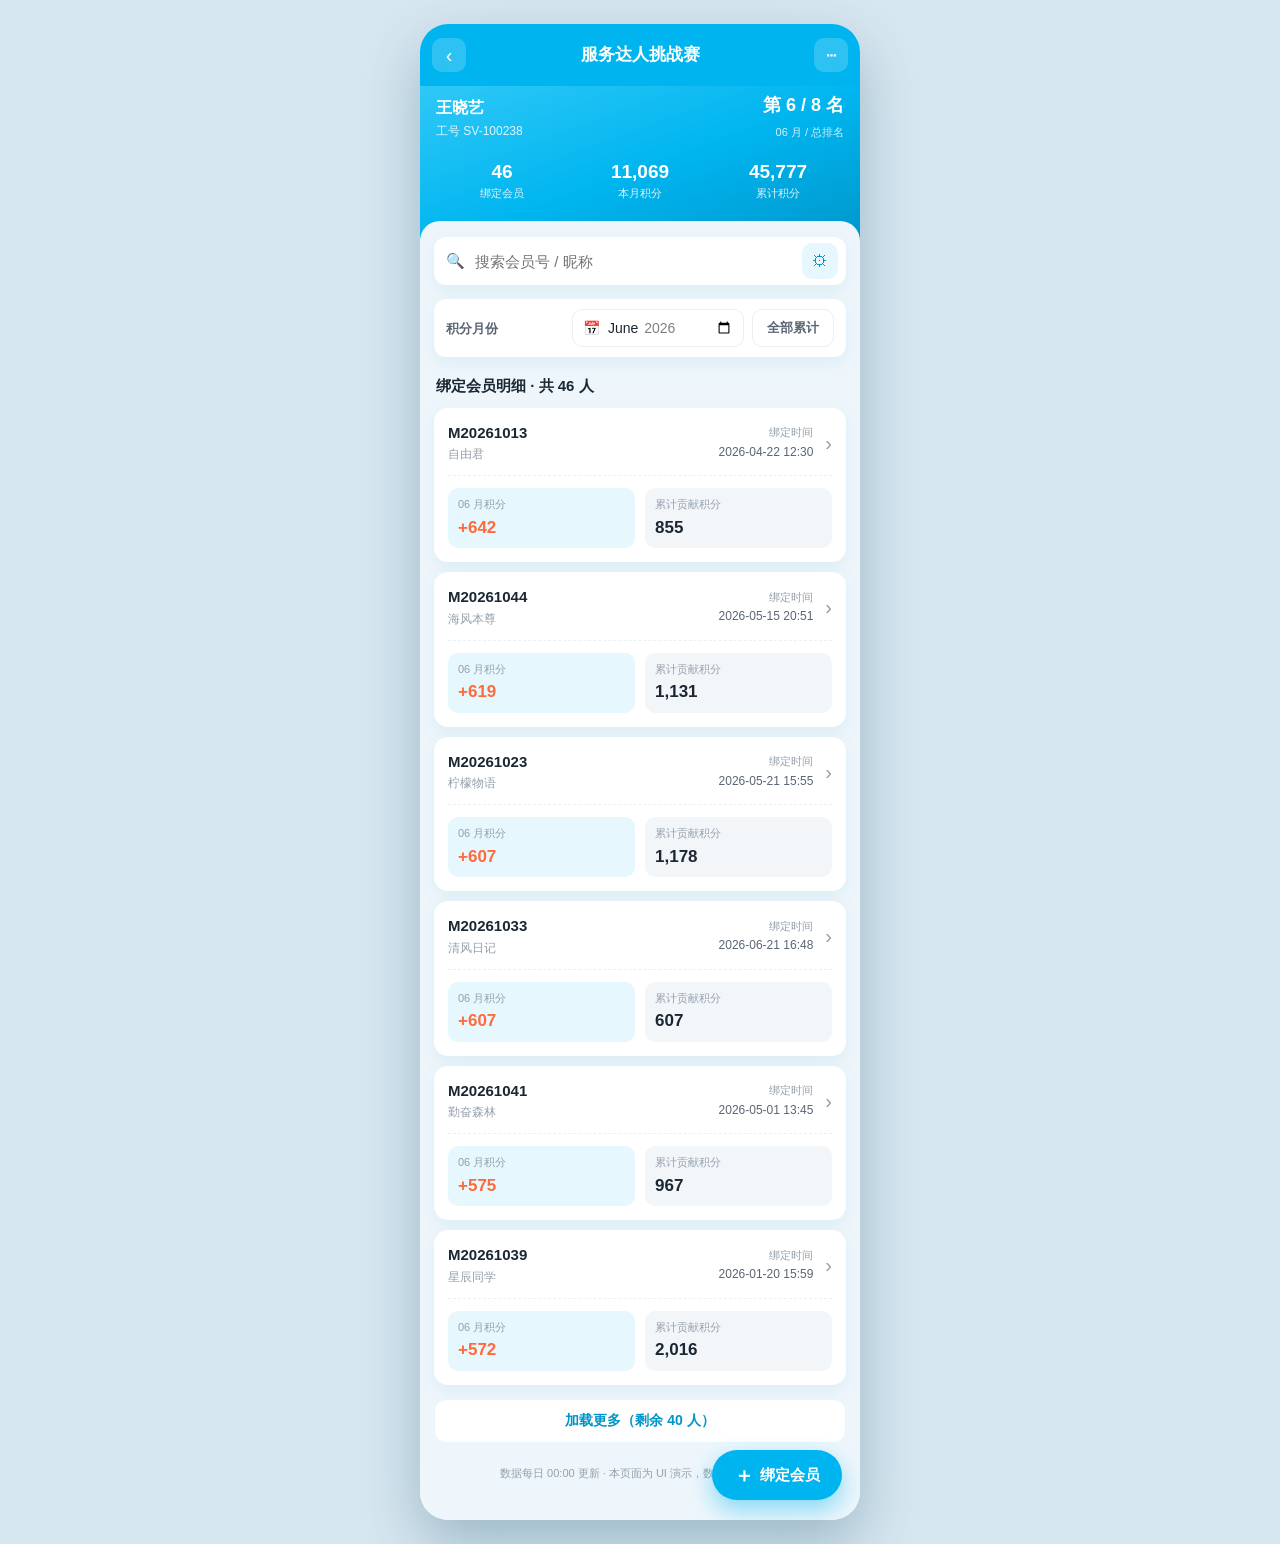
==== commit c1d2089d: "ui: 右上角排名改为紧凑格式「第 X / Y 名」（当月/总排名） - 当月排名与总排名用 / 隔开，单行展示更紧凑 - 全部累计时仅显示总排名  Co-authored-by: headshot9" ====
--- a/index.html
+++ b/index.html
@@ -24,14 +24,8 @@
           <div class="hero__meta">工号 SV-100238</div>
         </div>
         <div class="hero__rank">
-          <div class="hero__rank-item" id="rankMonthItem">
-            <span class="hero__rank-num" id="rankMonth">第 6 名</span>
-            <span class="hero__rank-label" id="rankMonthLabel">当月排名</span>
-          </div>
-          <div class="hero__rank-item">
-            <span class="hero__rank-num" id="rankTotal">第 8 名</span>
-            <span class="hero__rank-label">总排名</span>
-          </div>
+          <span class="hero__rank-num" id="rankNum">第 6 / 8 名</span>
+          <span class="hero__rank-label" id="rankLabel">当月 / 总排名</span>
         </div>
       </div>
 
--- a/styles.css
+++ b/styles.css
@@ -86,9 +86,8 @@
 .hero__who { flex: 1; min-width: 0; }
 .hero__name { font-size: 16px; font-weight: 700; }
 .hero__meta { font-size: 12px; color: rgba(255,255,255,.86); margin-top: 2px; }
-.hero__rank { display: flex; gap: 14px; flex-shrink: 0; }
-.hero__rank-item { text-align: center; }
-.hero__rank-num { display: block; font-size: 17px; font-weight: 800; white-space: nowrap; }
+.hero__rank { text-align: right; flex-shrink: 0; }
+.hero__rank-num { display: block; font-size: 18px; font-weight: 800; white-space: nowrap; }
 .hero__rank-label { font-size: 11px; color: rgba(255,255,255,.82); white-space: nowrap; }
 
 .hero__stats {
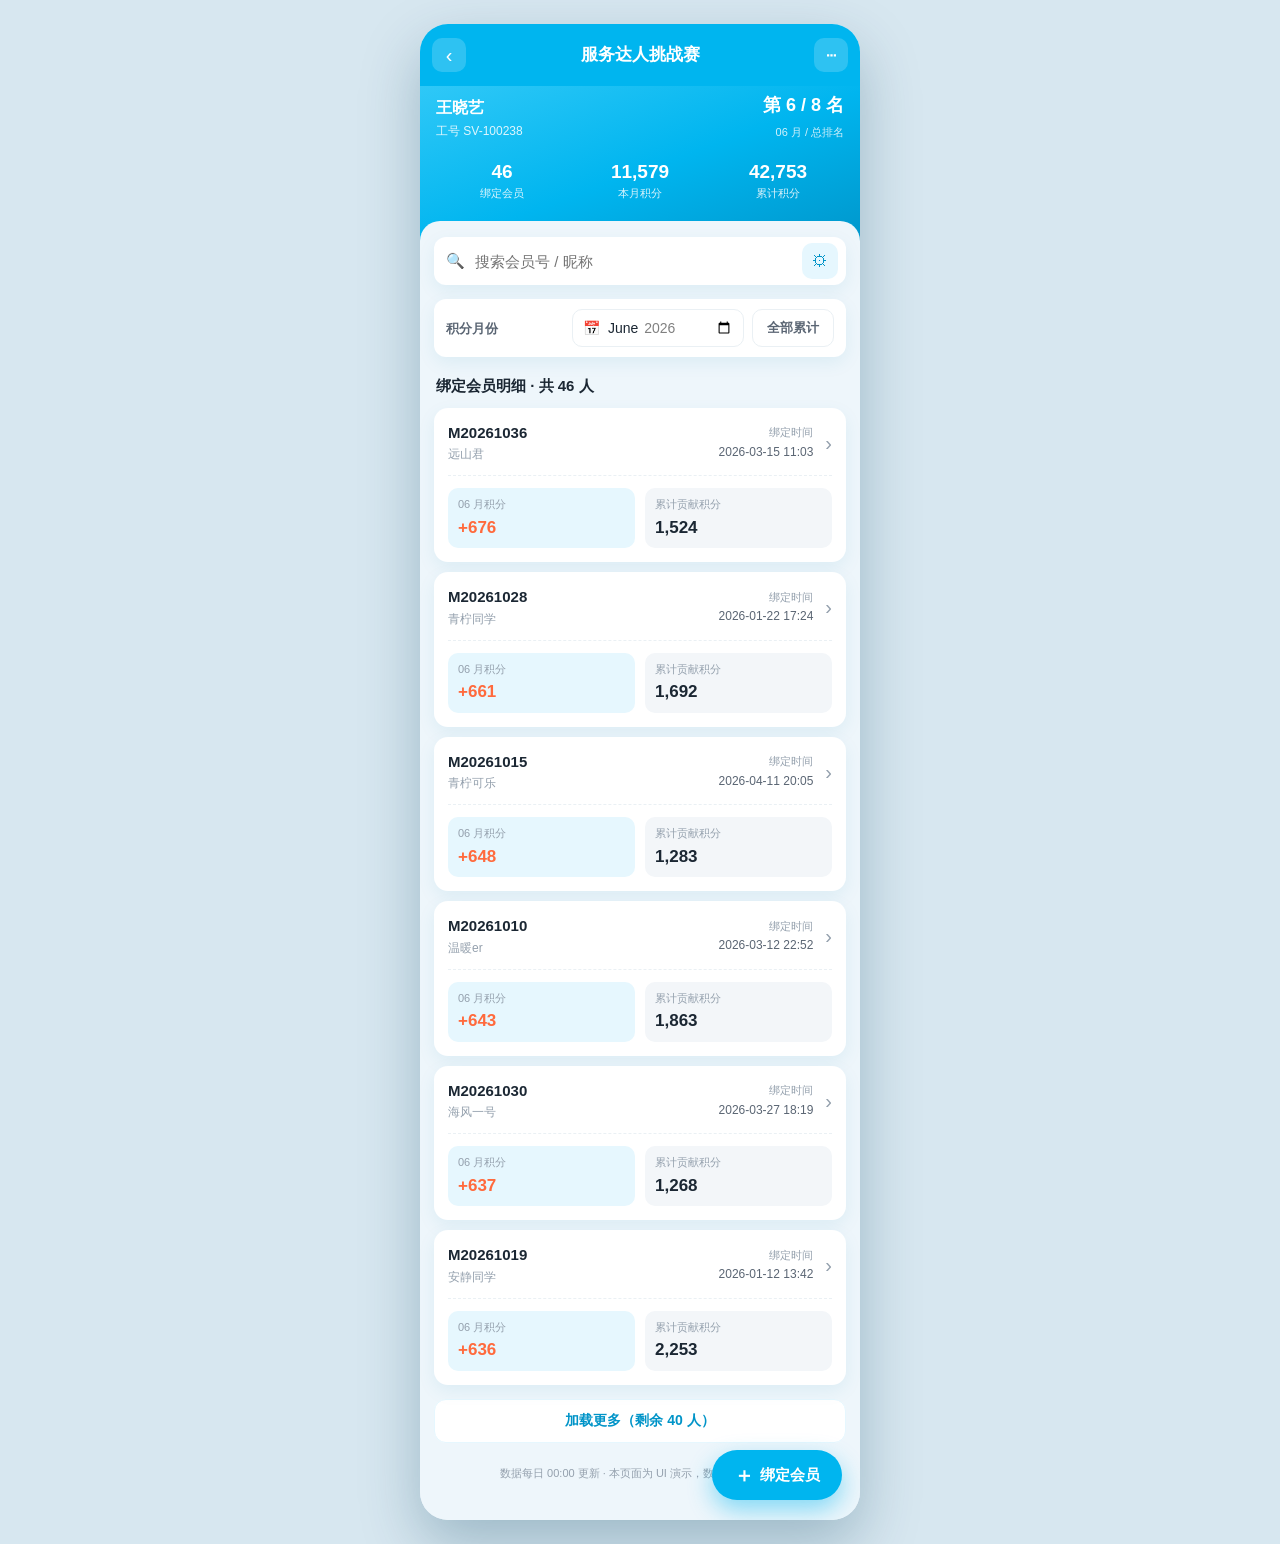
==== commit 3b3231b9: "feat: 明细页改为订单级积分贡献明细 - 为每个会员生成订单数据（订单号/下单时间/贡献积分），月度积分由订单拆分而来 - 明细页按月分组，每组显示合计积分与笔数，并逐条列出订单号、下单时间、该订" ====
--- a/index.html
+++ b/index.html
@@ -147,7 +147,7 @@
         </div>
       </div>
 
-      <div class="detail-section-title">按月积分贡献</div>
+      <div class="detail-section-title">积分贡献明细（按订单）</div>
       <ul class="detail-months" id="detailMonths"></ul>
     </section>
 
--- a/styles.css
+++ b/styles.css
@@ -340,18 +340,32 @@
 .detail-summary__value { display: block; font-size: 15px; font-weight: 700; margin-top: 4px; color: var(--ink); }
 .detail-summary__value--hl { font-size: 20px; font-weight: 800; color: var(--atomy-dark); }
 
-.detail-section-title { font-size: 14px; font-weight: 700; margin-bottom: 10px; }
-.detail-months { list-style: none; margin: 0; padding: 0; display: flex; flex-direction: column; gap: 12px; }
-.dm-row { }
-.dm-row__top { display: flex; justify-content: space-between; align-items: baseline; margin-bottom: 6px; }
-.dm-row__month { font-size: 13px; color: var(--ink-2); font-weight: 600; }
-.dm-row__pts { font-size: 14px; font-weight: 800; color: var(--atomy-dark); font-variant-numeric: tabular-nums; }
-.dm-row__pts--zero { color: var(--ink-3); }
-.dm-bar { height: 8px; background: #eef3f7; border-radius: 999px; overflow: hidden; }
-.dm-bar__fill {
-  height: 100%; border-radius: 999px;
-  background: linear-gradient(90deg, var(--atomy-light), var(--atomy));
-}
+.detail-section-title { font-size: 14px; font-weight: 700; margin-bottom: 12px; }
+.detail-months { list-style: none; margin: 0; padding: 0; display: flex; flex-direction: column; gap: 16px; }
+
+.dm-group { }
+.dm-group__head {
+  display: flex; align-items: baseline; justify-content: space-between;
+  margin-bottom: 8px;
+}
+.dm-group__month { font-size: 14px; font-weight: 800; color: var(--ink); }
+.dm-group__sum { font-size: 12px; font-weight: 700; color: var(--atomy-dark); }
+
+.order-list { list-style: none; margin: 0; padding: 0; display: flex; flex-direction: column; gap: 8px; }
+.order-item {
+  display: flex; align-items: center; justify-content: space-between; gap: 10px;
+  background: #f7fafc; border: 1px solid var(--line);
+  border-radius: 10px; padding: 10px 12px;
+}
+.order-item__main { display: flex; flex-direction: column; gap: 3px; min-width: 0; }
+.order-item__no { font-size: 13px; font-weight: 700; color: var(--ink); }
+.order-item__time { font-size: 12px; color: var(--ink-3); font-variant-numeric: tabular-nums; }
+.order-item__pts {
+  font-size: 15px; font-weight: 800; color: var(--atomy-dark);
+  font-variant-numeric: tabular-nums; flex-shrink: 0;
+}
+
+.detail-empty { list-style: none; text-align: center; color: var(--ink-3); font-size: 13px; padding: 24px 0; }
 
 /* 绑定表单 */
 .bind-form { display: flex; flex-direction: column; gap: 14px; }
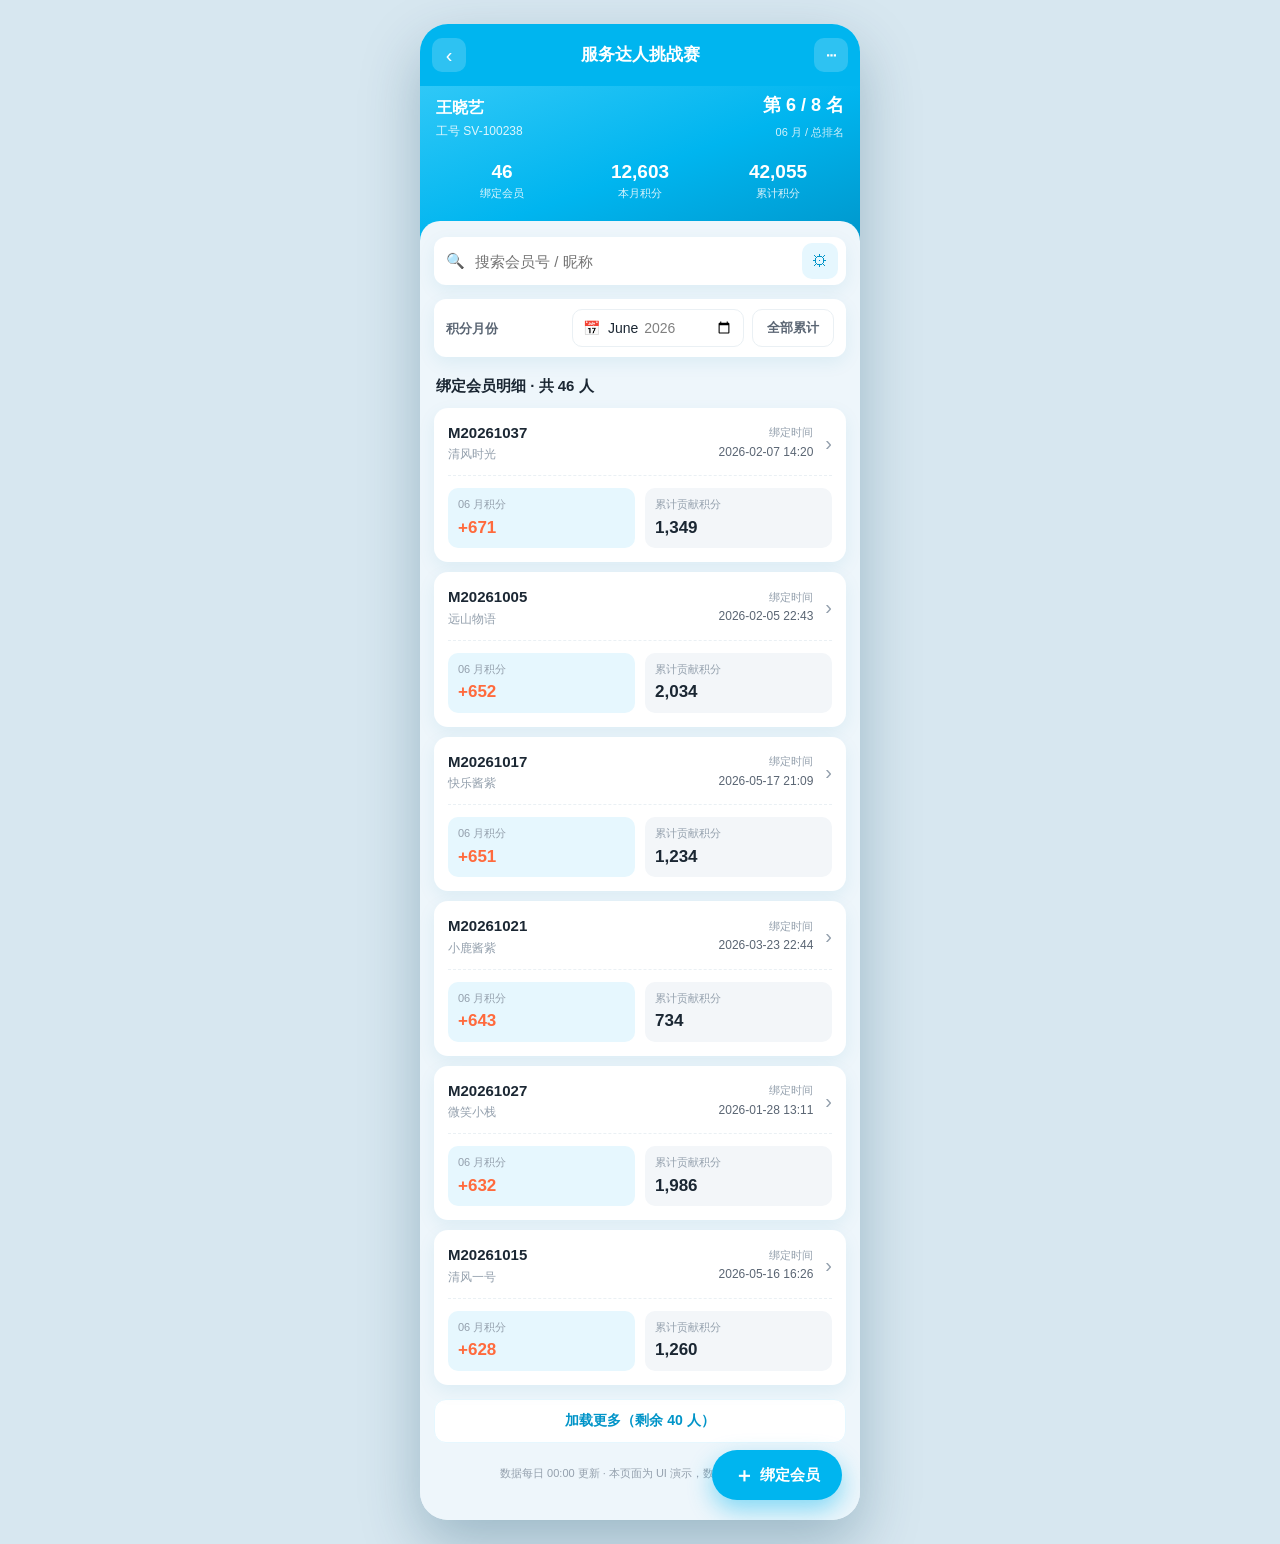
==== commit 47ff4241: "ui: 明细页优化为每月一笔计分订单展示 - 业务规则：每月仅 1 笔订单计入挑战赛积分，数据生成改为每月最多一笔订单 - 明细页改为按月一行：展示该月计分订单（订单号+下单时间）与贡献积分 - 仅展" ====
--- a/index.html
+++ b/index.html
@@ -147,7 +147,10 @@
         </div>
       </div>
 
-      <div class="detail-section-title">积分贡献明细（按订单）</div>
+      <div class="detail-section-title">
+        每月计分订单
+        <span class="detail-section-hint">每月仅 1 笔订单计入挑战赛积分</span>
+      </div>
       <ul class="detail-months" id="detailMonths"></ul>
     </section>
 
--- a/styles.css
+++ b/styles.css
@@ -340,30 +340,26 @@
 .detail-summary__value { display: block; font-size: 15px; font-weight: 700; margin-top: 4px; color: var(--ink); }
 .detail-summary__value--hl { font-size: 20px; font-weight: 800; color: var(--atomy-dark); }
 
-.detail-section-title { font-size: 14px; font-weight: 700; margin-bottom: 12px; }
-.detail-months { list-style: none; margin: 0; padding: 0; display: flex; flex-direction: column; gap: 16px; }
-
-.dm-group { }
-.dm-group__head {
-  display: flex; align-items: baseline; justify-content: space-between;
-  margin-bottom: 8px;
-}
-.dm-group__month { font-size: 14px; font-weight: 800; color: var(--ink); }
-.dm-group__sum { font-size: 12px; font-weight: 700; color: var(--atomy-dark); }
-
-.order-list { list-style: none; margin: 0; padding: 0; display: flex; flex-direction: column; gap: 8px; }
-.order-item {
-  display: flex; align-items: center; justify-content: space-between; gap: 10px;
+.detail-section-title { font-size: 14px; font-weight: 700; margin-bottom: 12px; display: flex; align-items: baseline; gap: 8px; flex-wrap: wrap; }
+.detail-section-hint { font-size: 11px; font-weight: 600; color: var(--atomy-dark); background: var(--atomy-soft); padding: 2px 8px; border-radius: 999px; }
+.detail-months { list-style: none; margin: 0; padding: 0; display: flex; flex-direction: column; gap: 10px; }
+
+.dm-item {
   background: #f7fafc; border: 1px solid var(--line);
-  border-radius: 10px; padding: 10px 12px;
-}
-.order-item__main { display: flex; flex-direction: column; gap: 3px; min-width: 0; }
-.order-item__no { font-size: 13px; font-weight: 700; color: var(--ink); }
-.order-item__time { font-size: 12px; color: var(--ink-3); font-variant-numeric: tabular-nums; }
-.order-item__pts {
-  font-size: 15px; font-weight: 800; color: var(--atomy-dark);
-  font-variant-numeric: tabular-nums; flex-shrink: 0;
-}
+  border-radius: 12px; padding: 12px 14px;
+}
+.dm-item__head { display: flex; align-items: baseline; justify-content: space-between; }
+.dm-item__month { font-size: 14px; font-weight: 800; color: var(--ink); }
+.dm-item__pts { font-size: 16px; font-weight: 800; color: var(--atomy-dark); font-variant-numeric: tabular-nums; }
+.dm-item__pts--zero { font-size: 13px; font-weight: 700; color: var(--ink-3); }
+.dm-item__order {
+  display: flex; align-items: baseline; gap: 8px; flex-wrap: wrap;
+  margin-top: 8px; font-size: 12px; color: var(--ink-2);
+}
+.dm-item__no { font-weight: 600; }
+.dm-item__time { color: var(--ink-3); font-variant-numeric: tabular-nums; }
+.dm-item--empty { background: #fafbfc; }
+.dm-item--empty .dm-item__order { color: var(--ink-3); }
 
 .detail-empty { list-style: none; text-align: center; color: var(--ink-3); font-size: 13px; padding: 24px 0; }
 
